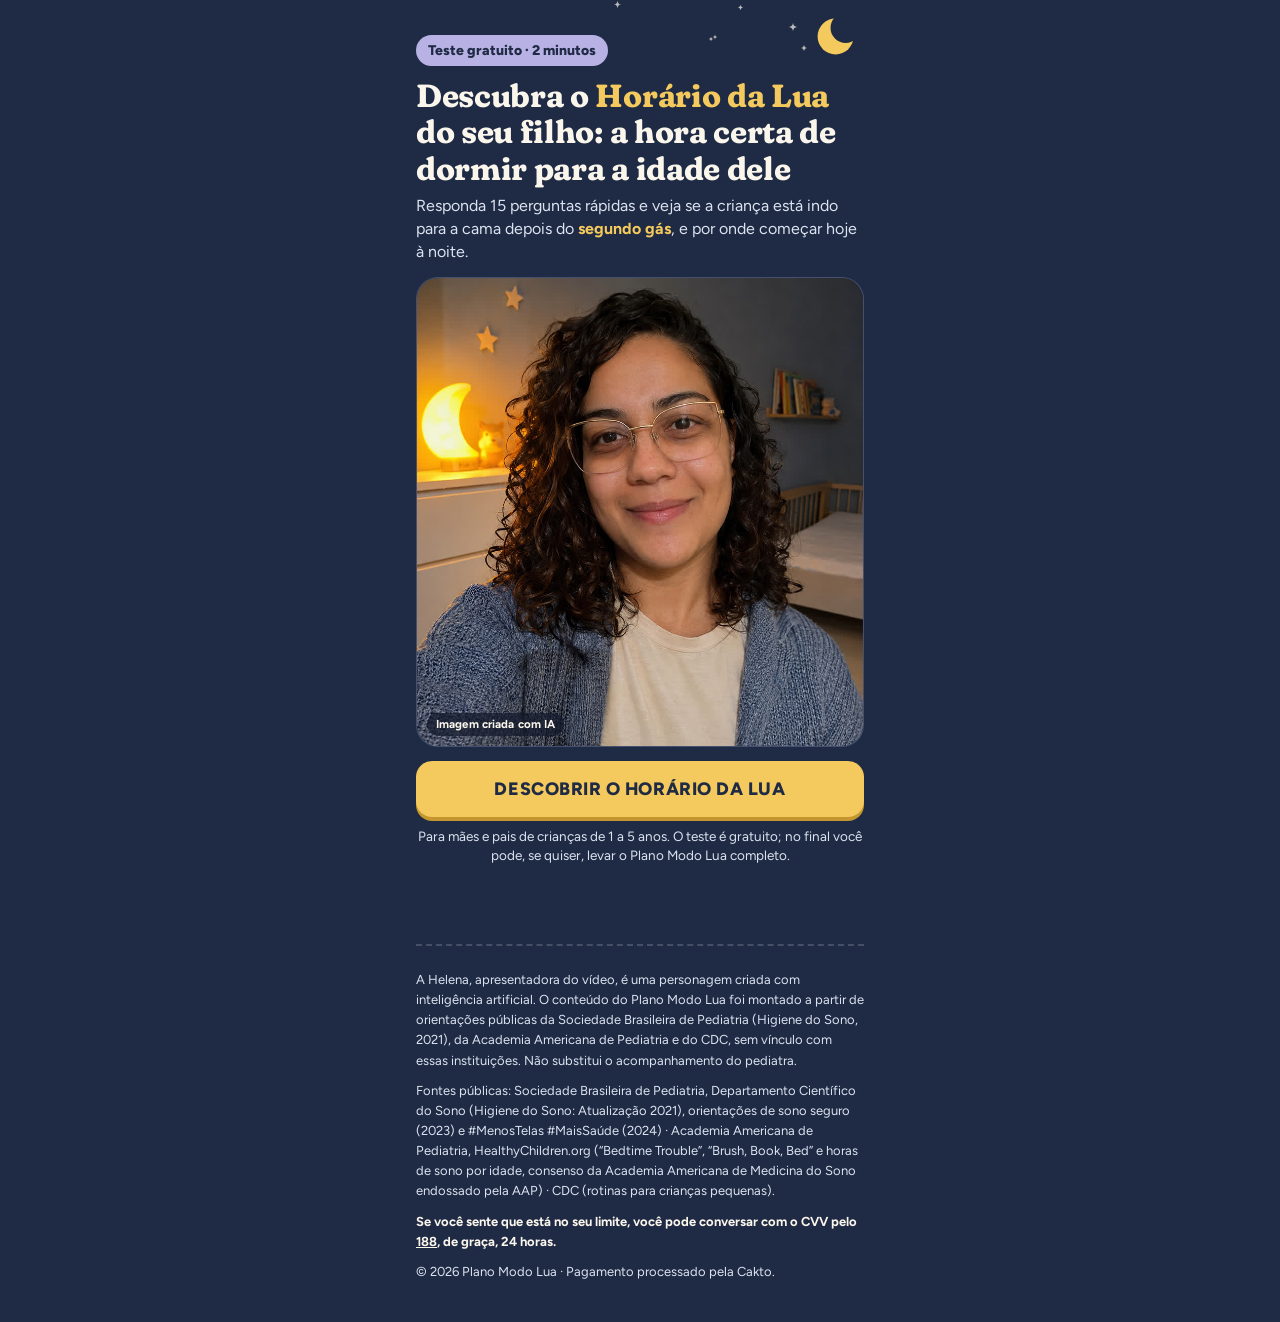
==== index.html @ 3e5f2c08 "Funil Plano Modo Lua Co-Authored-By: Claude Opus 5.5 <noreply@anthropic.com>" ====
<!doctype html>
<html lang="pt-BR" class="fundo-noite">
<head>
  <meta charset="utf-8">
  <meta name="viewport" content="width=device-width, initial-scale=1, viewport-fit=cover">
  <title>Horário da Lua · Teste gratuito</title>
  <meta name="description" content="Teste gratuito de 2 minutos: descubra a hora certa de dormir para a idade do seu filho e por onde começar hoje à noite.">
  <meta name="theme-color" content="#1F2A44">
  <meta property="og:title" content="Horário da Lua · Teste gratuito">
  <meta property="og:description" content="Descubra a hora certa de dormir para a idade do seu filho e por onde começar hoje à noite.">
  <meta property="og:type" content="website">
  <meta property="og:locale" content="pt_BR">
  <link rel="icon" href="data:image/svg+xml,%3Csvg xmlns='http://www.w3.org/2000/svg' viewBox='0 0 100 100'%3E%3Ctext y='.9em' font-size='90'%3E%F0%9F%8C%99%3C/text%3E%3C/svg%3E">

  <link rel="preconnect" href="https://fonts.googleapis.com">
  <link rel="preconnect" href="https://fonts.gstatic.com" crossorigin>
  <link rel="preload" as="image" href="img/capa.jpg" fetchpriority="high">
  <link rel="stylesheet" href="https://fonts.googleapis.com/css2?family=Fraunces:opsz,wght,SOFT@9..144,600..700,100&family=Figtree:wght@400..800&display=swap">
  <link rel="stylesheet" href="css/estilo.css">

  <!-- Quem recarrega no meio do quiz volta para a tela onde parou (sem piscar a capa) -->
  <style>.restaurando #tela-capa { visibility: hidden; }</style>
  <script>
    try {
      var s = JSON.parse(localStorage.getItem('modolua_quiz_v1') || 'null');
      if (s && s.tela > 0) {
        document.documentElement.className = 'restaurando';
        setTimeout(function () { document.documentElement.classList.remove('restaurando'); }, 3000);
      }
    } catch (e) {}
  </script>

  <!-- UTMify: UTMs -->
  <script src="https://cdn.utmify.com.br/scripts/utms/latest.js" data-utmify-prevent-xcod-sck data-utmify-prevent-subids async defer></script>

  <script src="config.js" defer></script>
  <script src="js/rastreio.js" defer></script>
  <script src="js/quiz.js" defer></script>
</head>
<body>
  <main class="pagina">

    <!-- ===================== ETAPA 1 · CAPA ===================== -->
    <section id="tela-capa" class="capa" aria-labelledby="capa-titulo">
      <div class="ceu" aria-hidden="true">
        <svg class="lua" style="right:4px;top:12px" width="46" height="46" viewBox="0 0 64 64"><defs><mask id="mk-lua-capa"><rect width="64" height="64" fill="#fff"/><circle cx="44" cy="22" r="21" fill="#000"/></mask></defs><circle cx="30" cy="34" r="25" fill="currentColor" mask="url(#mk-lua-capa)"/></svg>
        <svg class="estrela" style="right:66px;top:22px" width="10" height="10" viewBox="0 0 24 24"><path d="M12 2c.7 6.3 3.7 9.3 10 10-6.3.7-9.3 3.7-10 10-.7-6.3-3.7-9.3-10-10 6.3-.7 9.3-3.7 10-10z" fill="currentColor"/></svg>
        <svg class="estrela" style="right:120px;top:4px" width="7" height="7" viewBox="0 0 24 24"><path d="M12 2c.7 6.3 3.7 9.3 10 10-6.3.7-9.3 3.7-10 10-.7-6.3-3.7-9.3-10-10 6.3-.7 9.3-3.7 10-10z" fill="currentColor"/></svg>
        <svg class="estrela" style="left:66%;top:34px" width="6" height="6" viewBox="0 0 24 24"><path d="M12 2c.7 6.3 3.7 9.3 10 10-6.3.7-9.3 3.7-10 10-.7-6.3-3.7-9.3-10-10 6.3-.7 9.3-3.7 10-10z" fill="currentColor"/></svg>
        <svg class="estrela" style="right:56px;top:44px" width="8" height="8" viewBox="0 0 24 24"><path d="M12 2c.7 6.3 3.7 9.3 10 10-6.3.7-9.3 3.7-10 10-.7-6.3-3.7-9.3-10-10 6.3-.7 9.3-3.7 10-10z" fill="currentColor"/></svg>
        <svg class="estrela" style="left:44%;top:0" width="9" height="9" viewBox="0 0 24 24"><path d="M12 2c.7 6.3 3.7 9.3 10 10-6.3.7-9.3 3.7-10 10-.7-6.3-3.7-9.3-10-10 6.3-.7 9.3-3.7 10-10z" fill="currentColor"/></svg>
        <svg class="estrela" style="right:150px;top:36px" width="6" height="6" viewBox="0 0 24 24"><path d="M12 2c.7 6.3 3.7 9.3 10 10-6.3.7-9.3 3.7-10 10-.7-6.3-3.7-9.3-10-10 6.3-.7 9.3-3.7 10-10z" fill="currentColor"/></svg>
      </div>
      <span class="selo">Teste gratuito · 2 minutos</span>
      <h1 id="capa-titulo">Descubra o <span class="destaque">Horário da Lua</span> do seu filho: a hora certa de dormir para a idade dele</h1>
      <p class="subtitulo">Responda 15 perguntas rápidas e veja se a criança está indo para a cama depois do <strong>segundo gás</strong>, e por onde começar hoje à noite.</p>
      <div class="midia capa-midia">
        <img src="img/capa.jpg" alt="Helena, a apresentadora, num quarto infantil à meia-luz com um abajur de lua aceso" width="880" height="1100" fetchpriority="high" decoding="async" onerror="this.remove()">
        <span class="rotulo-ia">Imagem criada com IA</span>
      </div>
      <button id="btn-comecar" class="btn btn--pulso" type="button">DESCOBRIR O HORÁRIO DA LUA</button>
      <p class="nota">Para mães e pais de crianças de 1 a 5 anos. O teste é gratuito; no final você pode, se quiser, levar o Plano Modo Lua completo.</p>
    </section>

    <!-- ===================== PERGUNTAS (montadas pelo js/quiz.js) ===================== -->
    <section id="tela-quiz" class="quiz" hidden>
      <div class="quiz-topo">
        <button class="voltar" id="btn-voltar" type="button" aria-label="Voltar para a tela anterior">
          <svg viewBox="0 0 24 24" fill="none" stroke="currentColor" stroke-width="2.6" stroke-linecap="round" stroke-linejoin="round" aria-hidden="true"><path d="M15 5l-7 7 7 7"/></svg>
        </button>
        <div class="progresso" role="progressbar" aria-label="Progresso do teste" aria-valuemin="0" aria-valuemax="100" aria-valuenow="0">
          <span id="progresso-barra"></span>
        </div>
      </div>
      <div class="quiz-conteudo" id="quiz-conteudo"></div>
    </section>

    <!-- ===================== CARREGAMENTO ===================== -->
    <section id="tela-carregando" class="carregando" hidden aria-live="polite">
      <svg class="lua-carregando" viewBox="0 0 64 64" aria-hidden="true"><defs><mask id="mk-lua-carregando"><rect width="64" height="64" fill="#fff"/><circle cx="44" cy="22" r="21" fill="#000"/></mask></defs><circle cx="30" cy="34" r="25" fill="currentColor" mask="url(#mk-lua-carregando)"/></svg>
      <ul class="passos-carregando">
        <li><span class="ck"><svg viewBox="0 0 24 24" fill="none" stroke="currentColor" stroke-width="3.2" stroke-linecap="round" stroke-linejoin="round" aria-hidden="true"><path d="M5 12.5l4.5 4.5L19 7.5"/></svg></span><span>Calculando o horário pela idade...</span></li>
        <li><span class="ck"><svg viewBox="0 0 24 24" fill="none" stroke="currentColor" stroke-width="3.2" stroke-linecap="round" stroke-linejoin="round" aria-hidden="true"><path d="M5 12.5l4.5 4.5L19 7.5"/></svg></span><span>Conferindo o segundo gás...</span></li>
        <li><span class="ck"><svg viewBox="0 0 24 24" fill="none" stroke="currentColor" stroke-width="3.2" stroke-linecap="round" stroke-linejoin="round" aria-hidden="true"><path d="M5 12.5l4.5 4.5L19 7.5"/></svg></span><span>Montando o seu Plano Modo Lua...</span></li>
      </ul>
    </section>

    <!-- ===================== RESULTADO + MINI VSL + OFERTA ===================== -->
    <section id="tela-resultado" class="resultado" hidden>
      <h1 id="res-titulo" tabindex="-1">O seu Horário da Lua está pronto</h1>

      <div class="mapa" id="res-cartao">
        <svg class="estrelinha" style="right:16px;top:14px" width="12" height="12" viewBox="0 0 24 24" aria-hidden="true"><path d="M12 2c.7 6.3 3.7 9.3 10 10-6.3.7-9.3 3.7-10 10-.7-6.3-3.7-9.3-10-10 6.3-.7 9.3-3.7 10-10z" fill="currentColor"/></svg>
        <svg class="estrelinha" style="right:38px;top:34px" width="7" height="7" viewBox="0 0 24 24" aria-hidden="true"><path d="M12 2c.7 6.3 3.7 9.3 10 10-6.3.7-9.3 3.7-10 10-.7-6.3-3.7-9.3-10-10 6.3-.7 9.3-3.7 10-10z" fill="currentColor"/></svg>
        <h2>O que o seu resultado mostra</h2>
        <ul>
          <li><span class="ic" aria-hidden="true">🧒</span><span><strong>Idade:</strong> <span id="res-idade"></span></span></li>
          <li><span class="ic" aria-hidden="true">☀️</span><span>Acorda por volta das <strong id="res-acorda"></strong></span></li>
          <li><span class="ic" aria-hidden="true">🌙</span><span class="janela"><span>Horário da Lua</span><b>luz apagada entre <span id="res-janela-ini"></span> e <span id="res-janela-fim"></span></b></span></li>
          <li><span class="ic" aria-hidden="true">⏰</span><span><strong>Hoje:</strong> pega no sono por volta das <strong id="res-dorme"></strong>. <span id="res-diferenca"></span></span></li>
          <li><span class="ic" aria-hidden="true">📍</span><span><strong id="res-ponto-titulo">O seu ponto de partida:</strong><span class="pontos" id="res-pontos"></span></span></li>
        </ul>
        <p class="aviso-idade" id="res-aviso-idade" hidden></p>
        <div class="mapa-acoes">
          <button class="btn-salvar" id="btn-salvar" type="button">
            <svg viewBox="0 0 24 24" fill="none" stroke="currentColor" stroke-width="2.4" stroke-linecap="round" stroke-linejoin="round" aria-hidden="true"><path d="M12 4v11m0 0l-4.5-4.5M12 15l4.5-4.5M5 19h14"/></svg>
            Salvar meu resultado
          </button>
        </div>
        <p class="fonte-calculo">Estimativa feita com a tabela de horas de sono da Sociedade Brasileira de Pediatria. Não é avaliação médica.</p>
      </div>

      <p class="vsl-intro">Assista: a Helena explica o seu Horário da Lua</p>
      <div class="midia vsl" id="vsl" data-ph="Vídeo da Helena">
        <video id="vsl-video" playsinline webkit-playsinline muted loop preload="none" aria-label="Vídeo da Helena sobre o Horário da Lua e o Plano Modo Lua"></video>
        <span class="vsl-rotulo">Apresentadora criada com IA</span>
        <button class="vsl-toque" id="vsl-toque" type="button" aria-label="Pausar o vídeo" hidden>
          <span class="icone-play"><svg viewBox="0 0 24 24" fill="currentColor" aria-hidden="true"><path d="M7 4.5v15l13-7.5z"/></svg></span>
        </button>
        <button class="vsl-som" id="vsl-som" type="button"><span><span aria-hidden="true">🔊</span> Toque para ouvir</span></button>
        <div class="vsl-barra" id="vsl-barra" hidden><span id="vsl-progresso"></span></div>
        <p class="vsl-aviso" id="vsl-erro" hidden>O vídeo não carregou agora. A oferta já está logo abaixo.</p>
      </div>

      <div class="ler-oferta" id="ler-oferta">
        <button class="link-discreto" id="btn-ler-oferta" type="button">Prefere ler? Ver a oferta agora</button>
      </div>

      <!-- Oferta: abre aos 153 s de vídeo com som, 180 s depois do resultado ou pelo link acima -->
      <div id="oferta" hidden>
        <div class="caixa-preco" id="oferta-topo">
          <h2 class="so-leitor">Oferta</h2>
          <div class="valor"><small>R$</small>27</div>
          <p class="condicao">Pagamento único · Pix ou cartão</p>
          <a class="btn btn--pulso" data-checkout href="#"><span>QUERO MEU PLANO <span class="sem-quebra">MODO LUA</span></span></a>
          <p class="miudo">Acesso no seu e-mail logo após o pagamento · Garantia de 7 dias</p>
        </div>

        <div class="midia midia--quadrada midia--contain oferta-mockup" data-ph="img/mockup.png">
          <img src="img/mockup.png" alt="Plano Modo Lua no celular e o cartão do ritual colado na porta do quarto" width="1080" height="1080" loading="lazy" decoding="async" onerror="this.remove()">
        </div>
        <h2 class="oferta-titulo">Plano Modo Lua</h2>
        <p class="oferta-sub">O horário certo de dormir para a idade da criança, um ritual de 20 a 30 minutos e a saída do quarto em 4 degraus, para a hora de dormir ficar mais curta e mais calma, sem deixar chorar sozinha.</p>

        <section class="secao">
          <h2>O que você recebe</h2>
          <ul class="lista-check">
            <li><strong>Guia Modo Lua:</strong> entenda o segundo gás e os 3 passos (Hora, Luz e Pouso), num texto curto e simples.</li>
            <li><strong>Horário da Lua por idade:</strong> quadros prontos para 1 a 2, 2 a 3 e 3 a 5 anos, com 5 horários de acordar (de 6h a 8h): soneca, início do ritual e luz apagada. E a regra dos 15 minutos para adiantar aos poucos.</li>
            <li><strong>Ritual de 20 a 30 minutos</strong> para cada idade, com cartão para imprimir e colar na porta do quarto e uma versão para o celular.</li>
            <li><strong>Pouso em 4 degraus:</strong> 14 noites para você sair do quarto aos poucos, e o que fazer se ela protestar, sem deixar chorar sozinha.</li>
            <li><strong>Plano da Madrugada:</strong> a resposta curta e sempre igual, com pouca luz e pouca conversa, e como levar a criança de volta para a cama dela.</li>
            <li><strong>Checklist Antes do Pedido:</strong> água, xixi, naninha, luz, porta e “mais uma história” resolvidos antes de apagar a luz.</li>
            <li><strong>Diário da Lua de 14 noites:</strong> para imprimir ou usar no celular e ver, noite a noite, o que está mudando.</li>
            <li><strong>Sono seguro e quando procurar o pediatra:</strong> o básico do sono seguro no primeiro ano e os sinais de que vale conversar com o pediatra.</li>
          </ul>
        </section>

        <section class="secao">
          <h2>Como funciona: Modo Lua em 3 passos (Hora, Luz e Pouso)</h2>
          <div class="passos3">
            <div class="passo3"><h3>Hora da Lua</h3><p>Deitar antes do segundo gás: o horário pela idade, contando de trás para frente a partir da hora em que ela acorda. Se hoje é muito tarde, adiante 15 minutos a cada 2 ou 3 noites.</p></div>
            <div class="passo3"><h3>Luz da Lua</h3><p>1 hora antes, telas desligadas e casa em meia-luz. Depois, um ritual de 20 a 30 minutos, sempre na mesma ordem: banho, pijama, dentes, história e boa-noite.</p></div>
            <div class="passo3"><h3>Pouso da Lua</h3><p>Ela pega no sono na caminha dela, com você perto. E você vai saindo em 4 degraus: deitada junto, sentada ao lado, cadeira na porta, fora do quarto.</p></div>
          </div>
        </section>

        <section class="secao">
          <h2>Para quem é (e para quem não é)</h2>
          <div class="dupla">
            <div class="cartao cartao--sim"><h3>Para quem é</h3><p>Mães e pais de crianças de 1 a 5 anos em que a hora de dormir virou uma luta.</p></div>
            <div class="cartao cartao--nao"><h3>Para quem não é</h3>
              <ul>
                <li>Não é tratamento.</li>
                <li>Não é para bebê de menos de 1 ano.</li>
                <li>Não usa remédio, chá, melatonina nem suplemento.</li>
                <li>Não deixa a criança chorando sozinha.</li>
              </ul>
            </div>
          </div>
          <div class="cartao cartao--pediatra">
            <h3>Quando falar com o pediatra antes</h3>
            <ul>
              <li>Ronco com pausas na respiração.</li>
              <li>Respiração difícil ou pela boca toda noite.</li>
              <li>Sono muito agitado.</li>
              <li>Mudança brusca no sono.</li>
              <li>Criança que não ganha peso.</li>
              <li>Qualquer dúvida sobre o desenvolvimento.</li>
            </ul>
          </div>
        </section>

        <section class="secao">
          <h2>Por que é tão barato?</h2>
          <p>Porque é digital e porque toda mãe cansada merece isso sem pagar um curso caro.</p>
        </section>

        <div class="caixa-preco">
          <p><strong>Plano Modo Lua completo</strong></p>
          <div class="valor"><small>R$</small>27</div>
          <p class="condicao">Pagamento único · Pix ou cartão</p>
          <a class="btn" data-checkout href="#"><span>QUERO MEU PLANO <span class="sem-quebra">MODO LUA</span></span></a>
          <p class="miudo">Sem mensalidade e sem cobrança escondida: o valor do checkout é este + a taxa de serviço da plataforma.</p>
        </div>

        <div class="garantia">
          <div class="selo-7" aria-hidden="true"><b>7</b><span>DIAS</span></div>
          <p><strong>Garantia de 7 dias.</strong> Se não gostar, é só pedir o reembolso dentro desse prazo e você recebe o valor de volta.</p>
        </div>

        <section class="secao">
          <h2>Perguntas frequentes</h2>
          <div class="faq">
            <details>
              <summary>Como eu recebo?</summary>
              <p>Assim que o pagamento é aprovado, o acesso chega no e-mail que você usar na compra. Quem envia é a Cakto, a plataforma de pagamento. No cartão é na hora; no Pix, logo depois da confirmação. Dá para abrir tudo no celular.</p>
            </details>
            <details>
              <summary>Serve para qual idade?</summary>
              <p>Para crianças de 1 a 5 anos. Os quadros de horário vêm em 3 faixas: 1 a 2, 2 a 3 e 3 a 5 anos. Antes de 1 ano, o mais importante é o sono seguro e a conversa com o pediatra.</p>
            </details>
            <details>
              <summary>Precisa deixar chorar?</summary>
              <p>Não. O Modo Lua não deixa a criança chorando sozinha. Se ela protestar, você fica perto, com a mesma frase e a voz baixa, e vai saindo do quarto aos poucos.</p>
            </details>
            <details>
              <summary>E se ela mama de madrugada?</summary>
              <p>O plano funciona com ou sem peito. Tirar a mamada da noite é uma conversa com o pediatra.</p>
            </details>
            <details>
              <summary>Em quanto tempo funciona?</summary>
              <p>Cada criança tem o seu tempo. O plano te mostra o que fazer a cada noite, e o diário mostra o que está mudando.</p>
            </details>
            <details>
              <summary>É assinatura?</summary>
              <p data-faq-preco>Não. É um pagamento único de R$ 27, sem mensalidade.</p>
            </details>
            <details>
              <summary>E se eu não gostar?</summary>
              <p>Você tem 7 dias de garantia. Se não gostar, pede o reembolso dentro desse prazo e recebe o valor de volta.</p>
            </details>
          </div>
        </section>

        <div class="caixa-preco">
          <div class="valor"><small>R$</small>27</div>
          <p class="condicao">Pagamento único · Pix ou cartão</p>
          <a class="btn" data-checkout href="#"><span>QUERO MEU PLANO <span class="sem-quebra">MODO LUA</span></span></a>
        </div>
      </div>

      <p class="ler-oferta"><button class="link-discreto" id="btn-refazer" type="button">Refazer o teste</button></p>
    </section>

    <!-- ===================== RODAPÉ ===================== -->
    <footer class="rodape">
      <p>A Helena, apresentadora do vídeo, é uma personagem criada com inteligência artificial. O conteúdo do Plano Modo Lua foi montado a partir de orientações públicas da Sociedade Brasileira de Pediatria (Higiene do Sono, 2021), da Academia Americana de Pediatria e do CDC, sem vínculo com essas instituições. Não substitui o acompanhamento do pediatra.</p>
      <p>Fontes públicas: Sociedade Brasileira de Pediatria, Departamento Científico do Sono (Higiene do Sono: Atualização 2021), orientações de sono seguro (2023) e #MenosTelas #MaisSaúde (2024) · Academia Americana de Pediatria, HealthyChildren.org (“Bedtime Trouble”, “Brush, Book, Bed” e horas de sono por idade, consenso da Academia Americana de Medicina do Sono endossado pela AAP) · CDC (rotinas para crianças pequenas).</p>
      <p class="cvv">Se você sente que está no seu limite, você pode conversar com o CVV pelo <a href="tel:188">188</a>, de graça, 24 horas.</p>
      <p data-suporte-linha>Suporte: <a data-suporte-email href="#">e-mail de suporte</a></p>
      <p>© 2026 Plano Modo Lua · Pagamento processado pela Cakto.</p>
    </footer>
  </main>
</body>
</html>
---- css/estilo.css ----
/* Plano Modo Lua · estilos do funil (mobile first, 390 px)
   Identidade noturna do briefing: azul-noite, creme-lua, amarelo-lua, lavanda e azul-névoa.
   Títulos em Fraunces (eixo SOFT no máximo), texto em Figtree.
   Contraste: texto corrido sempre em azul-noite/#24283B sobre claro, ou creme sobre azul-noite.
   A lavanda nunca é usada para texto sobre o creme (só barra de progresso, selos e ícones). */
:root {
  --noite: #1F2A44;
  --noite-2: #2B3858;         /* cartões sobre o azul-noite */
  --noite-sombra: #121A2C;
  --creme: #FBF6EC;
  --creme-2: #F4EDDF;
  --lua: #F4C95D;             /* botões: texto azul-noite a ~9:1 */
  --lua-sombra: #C4962F;
  --lua-claro: #FCEFC9;
  --lavanda: #B8B1E3;
  --lavanda-claro: #E9E6F7;
  --nevoa: #DCE3F0;
  --nevoa-borda: #C4CEE2;
  --texto: #24283B;
  --texto-suave: #4E5470;     /* ~6,9:1 sobre o creme */
  --texto-noite: #DCE3F0;     /* texto secundário sobre o azul-noite (~10:1) */
  --branco: #FFFFFF;
  --borda: #E5DDCC;
  --raio: 18px;
  --sombra: 0 1px 0 rgba(31, 42, 68, .05), 0 8px 24px rgba(31, 42, 68, .08);
  --titulo: 'Fraunces', Georgia, 'Times New Roman', serif;
  --texto-fonte: 'Figtree', system-ui, -apple-system, 'Segoe UI', Roboto, sans-serif;
}

*, *::before, *::after { box-sizing: border-box; }
html { -webkit-text-size-adjust: 100%; background: var(--creme); }
html.fundo-noite { background: var(--noite); }
body {
  margin: 0;
  background: var(--creme);
  color: var(--texto);
  font-family: var(--texto-fonte);
  font-size: 17px;
  line-height: 1.5;
  -webkit-font-smoothing: antialiased;
  transition: background-color .35s ease;
}
html.fundo-noite body { background: var(--noite); color: var(--creme); }
img, video { display: block; max-width: 100%; }
[hidden] { display: none !important; }
a { color: var(--noite); }
button { font: inherit; }
:focus-visible { outline: 3px solid var(--noite); outline-offset: 3px; border-radius: 6px; }
html.fundo-noite :focus-visible { outline-color: var(--lua); }

h1, h2, h3 {
  font-family: var(--titulo);
  font-variation-settings: "SOFT" 100;
  color: var(--noite);
  line-height: 1.14;
  margin: 0;
  letter-spacing: -.01em;
}
h1 { font-weight: 700; font-size: 28px; }
h2 { font-weight: 700; font-size: 25px; }
h3 { font-weight: 600; font-size: 20px; }
p { margin: 0; }

.pagina { max-width: 480px; margin: 0 auto; padding: 0 16px; }

.sem-quebra { white-space: nowrap; }
.so-leitor {
  position: absolute; width: 1px; height: 1px; overflow: hidden;
  clip: rect(0 0 0 0); white-space: nowrap;
}

/* ---------- Selo ---------- */
.selo {
  display: inline-flex; align-items: center; gap: 6px;
  background: var(--lavanda);
  color: var(--noite);
  font-weight: 800; font-size: 14px;
  padding: 5px 12px;
  border-radius: 999px;
}

/* ---------- Botões ---------- */
.btn {
  display: flex; align-items: center; justify-content: center;
  width: 100%;
  min-height: 56px;
  padding: 12px 18px;
  border: 0;
  border-radius: 16px;
  background: var(--lua);
  color: var(--noite);
  font-family: var(--texto-fonte);
  font-weight: 800;
  font-size: 18px;
  line-height: 1.15;
  letter-spacing: .03em;
  text-align: center;
  text-decoration: none;
  cursor: pointer;
  box-shadow: 0 4px 0 var(--lua-sombra);
  transition: transform .08s ease, box-shadow .08s ease, filter .15s ease;
  -webkit-tap-highlight-color: transparent;
}
.btn:hover { filter: brightness(1.04); }
.btn:active { transform: translateY(3px); box-shadow: 0 1px 0 var(--lua-sombra); }
.btn[disabled] {
  background: #D9D4C8; color: #4E5470; box-shadow: none; cursor: not-allowed; filter: none;
}
.btn--pulso { animation: pulso 2.4s ease-in-out infinite; }
@keyframes pulso {
  0%, 100% { transform: scale(1); }
  50% { transform: scale(1.025); }
}
.btn--secundario {
  background: transparent; color: var(--noite);
  border: 2px solid var(--noite); box-shadow: none;
}
.btn--secundario:active { transform: translateY(1px); box-shadow: none; }

.link-discreto {
  display: inline-flex; align-items: center; justify-content: center;
  min-height: 48px; padding: 8px 12px;
  background: none; border: 0;
  color: var(--texto-suave);
  font-size: 15px; font-weight: 700;
  text-decoration: underline; text-underline-offset: 3px;
  cursor: pointer;
}

/* ---------- Mídia com placeholder (some quando a imagem carrega) ---------- */
.midia {
  position: relative;
  overflow: hidden;
  border-radius: 22px;
  background: var(--noite-2);
}
.midia::after {
  content: attr(data-ph);
  position: absolute; left: 0; right: 0; bottom: 12px;
  text-align: center;
  font-size: 12px; font-weight: 700;
  color: rgba(251, 246, 236, .55);
}
.midia > img, .midia > video {
  position: absolute; inset: 0;
  width: 100%; height: 100%;
  object-fit: cover;
  z-index: 1;
}
.midia--contain > img { object-fit: contain; }
.midia--quadrada { aspect-ratio: 1 / 1; background: transparent; }
.midia--quadrada::after { color: rgba(31, 42, 68, .4); }
.rotulo-ia {
  position: absolute; left: 10px; bottom: 10px; z-index: 2;
  padding: 3px 9px;
  border-radius: 999px;
  background: rgba(18, 26, 44, .72);
  color: var(--creme);
  font-size: 11.5px; font-weight: 700; letter-spacing: .01em;
}

/* ---------- Céu (estrelas e lua) ---------- */
.ceu { position: absolute; inset: 0 0 auto; height: 260px; pointer-events: none; z-index: 0; }
.ceu svg { position: absolute; display: block; }
.ceu .estrela { color: rgba(251, 246, 236, .7); }
.ceu .lua { color: var(--lua); }

/* ---------- Etapa 1: capa (precisa caber inteira em 390×844) ---------- */
.capa {
  position: relative;
  display: flex;
  flex-direction: column;
  justify-content: center;
  min-height: 100vh;
  min-height: 100svh;
  padding: 14px 0;
  color: var(--creme);
}
.capa > :not(.ceu) { position: relative; z-index: 1; }
.capa .selo { align-self: flex-start; }
.capa h1 { margin-top: 12px; font-size: 27px; color: var(--creme); }
.capa h1 .destaque { color: var(--lua); }
.capa .subtitulo { margin-top: 8px; font-size: 16px; line-height: 1.42; color: var(--texto-noite); }
.capa .subtitulo strong { color: var(--lua); }
.capa-midia {
  flex: 1 1 0;
  min-height: 150px;
  max-height: 470px;
  margin: 14px 0;
  border: 1px solid rgba(220, 227, 240, .14);
}
.capa-midia > img { object-position: 50% 30%; }
.capa .nota {
  margin-top: 10px;
  font-size: 13.5px; line-height: 1.4;
  color: var(--texto-noite);
  text-align: center;
}

/* ---------- Quiz ---------- */
.quiz { min-height: 100vh; min-height: 100svh; display: flex; flex-direction: column; }
.quiz-topo {
  position: sticky; top: 0; z-index: 5;
  display: flex; align-items: center; gap: 12px;
  padding: 10px 0;
  background: var(--creme);
}
.voltar {
  flex: 0 0 auto;
  display: inline-flex; align-items: center; justify-content: center;
  width: 48px; height: 48px;
  border-radius: 50%;
  border: 2px solid var(--borda);
  background: var(--branco);
  color: var(--noite);
  cursor: pointer;
}
.voltar svg { width: 22px; height: 22px; }
.progresso {
  flex: 1 1 auto;
  height: 10px;
  border-radius: 999px;
  background: rgba(31, 42, 68, .1);
  overflow: hidden;
}
.progresso > span {
  display: block; height: 100%; width: 0;
  border-radius: inherit;
  background: var(--lavanda);
  box-shadow: inset 0 0 0 1px rgba(31, 42, 68, .08);
  transition: width .35s ease;
}
.quiz-conteudo { flex: 1 1 auto; display: flex; flex-direction: column; padding: 8px 0 24px; }
.q-titulo { font-size: 25px; margin-top: 6px; }
.q-titulo:focus { outline: none; }
.q-dica { margin-top: 6px; color: var(--texto-suave); font-size: 15px; font-weight: 600; }

.opcoes { display: grid; gap: 10px; margin-top: 18px; }
.opcao {
  display: flex; align-items: center; justify-content: space-between; gap: 12px;
  width: 100%;
  min-height: 56px;
  padding: 12px 16px;
  text-align: left;
  background: var(--nevoa);
  color: var(--noite);
  border: 2px solid var(--nevoa);
  border-radius: 16px;
  font-size: 17px; font-weight: 700; line-height: 1.3;
  cursor: pointer;
  transition: border-color .12s ease, background .12s ease, color .12s ease, transform .08s ease;
  -webkit-tap-highlight-color: transparent;
}
.opcao:hover { border-color: var(--nevoa-borda); }
.opcao:active { transform: scale(.985); }
.opcao .marca {
  flex: 0 0 auto;
  width: 24px; height: 24px;
  border-radius: 50%;
  border: 2px solid #9AA6C0;
  background: var(--branco);
  display: inline-flex; align-items: center; justify-content: center;
  color: var(--noite);
}
.opcao--check .marca { border-radius: 7px; }
.opcao .marca svg { width: 15px; height: 15px; opacity: 0; }
.opcao.selecionada { border-color: var(--noite); background: var(--noite); color: var(--creme); }
.opcao.selecionada .marca { background: var(--lua); border-color: var(--lua); }
.opcao.selecionada .marca svg { opacity: 1; }

.rodape-fixo {
  position: sticky; bottom: 0;
  margin-top: auto;
  padding: 16px 0 calc(12px + env(safe-area-inset-bottom));
  background: linear-gradient(180deg, rgba(251, 246, 236, 0) 0, var(--creme) 18px);
}

/* Reforços */
.reforco { display: flex; flex-direction: column; gap: 16px; margin-top: 8px; }
.reforco p { font-size: 18px; }
.fonte { font-size: 14px !important; color: var(--texto-suave); font-weight: 600; }
.relogio { display: block; width: 168px; height: 168px; margin: 4px auto 0; }

.cartao-lua {
  position: relative;
  overflow: hidden;
  background: var(--noite);
  color: var(--creme);
  border-radius: 20px;
  padding: 18px 18px 16px;
  box-shadow: 0 12px 26px rgba(31, 42, 68, .22);
}
.cartao-lua .cl-topo { font-family: var(--titulo); font-variation-settings: "SOFT" 100; font-weight: 700; font-size: 19px; color: var(--lua); line-height: 1.25; padding-right: 30px; }
.cartao-lua ul { list-style: none; margin: 12px 0 0; padding: 0; display: grid; gap: 8px; }
.cartao-lua li { display: flex; justify-content: space-between; gap: 12px; font-size: 16px; border-top: 1px solid rgba(220, 227, 240, .16); padding-top: 8px; }
.cartao-lua li b { color: var(--lua); font-weight: 800; white-space: nowrap; }
.cartao-lua .estrelinha { position: absolute; color: rgba(251, 246, 236, .55); }

/* Aviso para menos de 1 ano */
.aviso-bebe {
  margin-top: 14px; padding: 16px;
  background: var(--lavanda-claro);
  border-radius: 16px;
  font-size: 16.5px;
}
.aviso-bebe p + p { margin-top: 10px; }
.acoes-bebe { display: grid; gap: 10px; margin-top: 20px; }

/* Nome */
.campo {
  width: 100%;
  min-height: 56px;
  margin-top: 18px;
  padding: 12px 16px;
  border: 2px solid var(--nevoa-borda);
  border-radius: 16px;
  background: var(--branco);
  color: var(--noite);
  font: 700 19px var(--texto-fonte);
}
.campo:focus { outline: none; border-color: var(--noite); box-shadow: 0 0 0 4px rgba(184, 177, 227, .55); }
.campo::placeholder { color: #7A8096; font-weight: 600; }
.privacidade { margin-top: 10px; font-size: 14px; color: var(--texto-suave); }
.acoes-nome { display: grid; gap: 4px; margin-top: 20px; justify-items: center; }

/* ---------- Carregamento (fundo azul-noite) ---------- */
.carregando {
  min-height: 100vh; min-height: 100svh;
  display: flex; flex-direction: column; justify-content: center; align-items: center;
  gap: 28px; padding: 24px 0;
  text-align: center;
  color: var(--creme);
}
.lua-carregando { width: 84px; height: 84px; color: var(--lua); animation: balanco 2.6s ease-in-out infinite; }
@keyframes balanco { 0%, 100% { transform: rotate(-8deg); } 50% { transform: rotate(8deg); } }
.passos-carregando { list-style: none; margin: 0; padding: 0; display: grid; gap: 14px; text-align: left; width: 100%; max-width: 340px; }
.passos-carregando li {
  display: flex; align-items: center; gap: 12px;
  font-size: 17px; font-weight: 700;
  color: rgba(220, 227, 240, .55);
  transition: color .3s ease;
}
.passos-carregando li.ativo, .passos-carregando li.feito { color: var(--creme); }
.passos-carregando .ck {
  flex: 0 0 auto;
  width: 28px; height: 28px; border-radius: 50%;
  border: 2px solid rgba(220, 227, 240, .35);
  display: inline-flex; align-items: center; justify-content: center;
  color: var(--noite);
  transition: background .3s ease, border-color .3s ease;
}
.passos-carregando .ck svg { width: 16px; height: 16px; opacity: 0; transition: opacity .3s ease; }
.passos-carregando li.ativo .ck { border-color: var(--lavanda); box-shadow: 0 0 0 4px rgba(184, 177, 227, .25); }
.passos-carregando li.feito .ck { background: var(--lua); border-color: var(--lua); }
.passos-carregando li.feito .ck svg { opacity: 1; }

/* ---------- Resultado ---------- */
.resultado { padding: 20px 0 8px; }
.resultado h1 { font-size: 27px; }
.resultado h1:focus { outline: none; }
.mapa {
  position: relative;
  overflow: hidden;
  margin-top: 16px;
  background: var(--noite);
  color: var(--creme);
  border-radius: var(--raio);
  padding: 18px 16px 16px;
  box-shadow: 0 12px 28px rgba(31, 42, 68, .2);
}
.mapa .estrelinha { position: absolute; color: rgba(251, 246, 236, .5); }
.mapa h2 { font-size: 19px; color: var(--creme); padding-right: 40px; }
.mapa ul { list-style: none; margin: 12px 0 0; padding: 0; display: grid; gap: 11px; }
.mapa li { display: flex; gap: 10px; font-size: 15.5px; line-height: 1.42; }
.mapa li .ic { flex: 0 0 auto; width: 24px; text-align: center; font-size: 18px; line-height: 1.3; }
.mapa strong { color: var(--creme); }
.mapa .janela {
  display: block;
  margin: 2px 0 0;
  padding: 10px 12px;
  border-radius: 12px;
  background: var(--noite-2);
  color: var(--creme);
}
.mapa .janela b { display: block; margin-top: 2px; font-family: var(--titulo); font-variation-settings: "SOFT" 100; font-weight: 700; font-size: 23px; line-height: 1.15; color: var(--lua); }
.mapa .pontos { display: grid; gap: 6px; margin-top: 6px; }
.mapa .pontos span { display: block; padding: 8px 10px; border-radius: 10px; background: rgba(184, 177, 227, .16); font-size: 14.5px; }
.mapa .pontos b { color: var(--lua); }
.aviso-idade {
  margin-top: 12px; padding: 10px 12px;
  background: var(--lua-claro); color: var(--noite); border-radius: 12px;
  font-size: 14.5px;
}
.mapa-acoes { display: flex; justify-content: center; margin-top: 12px; }
.btn-salvar {
  display: inline-flex; align-items: center; gap: 8px;
  min-height: 44px; padding: 8px 16px;
  border-radius: 999px;
  border: 1.5px solid rgba(244, 201, 93, .7);
  background: transparent; color: var(--lua);
  font-weight: 800; font-size: 15px;
  cursor: pointer;
}
.btn-salvar svg { width: 18px; height: 18px; }
.fonte-calculo { margin-top: 10px; font-size: 13px; line-height: 1.4; color: var(--texto-noite); text-align: center; }

/* Janela "Salvar meu resultado" */
.modal {
  position: fixed; inset: 0; z-index: 50;
  display: flex; align-items: center; justify-content: center;
  padding: 16px;
  background: rgba(18, 26, 44, .82);
}
.modal-caixa {
  width: 100%; max-width: 420px; max-height: 100%;
  overflow: auto;
  background: var(--creme);
  border-radius: 20px;
  padding: 16px;
  text-align: center;
}
.modal-caixa img { width: 100%; height: auto; border-radius: 14px; box-shadow: var(--sombra); }
.modal-caixa p { margin-top: 10px; font-size: 14.5px; color: var(--texto-suave); }
.modal-caixa .btn { margin-top: 12px; }

.vsl-intro { margin: 24px 0 10px; text-align: center; font-weight: 700; font-size: 16px; }
.vsl {
  width: 100%;
  max-width: 300px;
  margin: 0 auto;
  aspect-ratio: 9 / 16;
  box-shadow: 0 12px 30px rgba(31, 42, 68, .25);
}
.vsl > video { background: transparent; }
.vsl-som {
  position: absolute; inset: 0; z-index: 3;
  display: flex; align-items: center; justify-content: center;
  padding: 0; border: 0;
  background: rgba(18, 26, 44, .30);
  cursor: pointer;
  -webkit-tap-highlight-color: transparent;
}
.vsl-som span {
  display: inline-flex; align-items: center; gap: 8px;
  min-height: 56px;
  padding: 12px 20px;
  border-radius: 999px;
  background: var(--lua);
  color: var(--noite);
  font-family: var(--texto-fonte); font-weight: 800; font-size: 19px;
  box-shadow: 0 6px 18px rgba(0, 0, 0, .3);
  animation: pulso 1.8s ease-in-out infinite;
}
.vsl-toque {
  position: absolute; inset: 0 0 8px; z-index: 2;
  display: flex; align-items: center; justify-content: center;
  background: transparent; border: 0; padding: 0;
  cursor: pointer;
  -webkit-tap-highlight-color: transparent;
}
.vsl-toque .icone-play {
  width: 76px; height: 76px; border-radius: 50%;
  display: flex; align-items: center; justify-content: center;
  background: rgba(18, 26, 44, .6); color: var(--creme);
  opacity: 0; transition: opacity .2s ease;
}
.vsl-toque.pausado .icone-play { opacity: 1; }
.vsl-toque .icone-play svg { width: 34px; height: 34px; margin-left: 4px; }
.vsl-barra {
  position: absolute; left: 0; right: 0; bottom: 0; z-index: 4;
  height: 6px;
  background: rgba(255, 255, 255, .3);
  pointer-events: none;
}
.vsl-barra > span { display: block; height: 100%; width: 0; background: var(--lua); }
.vsl-rotulo {
  position: absolute; top: 10px; left: 10px; z-index: 4;
  padding: 3px 9px; border-radius: 999px;
  background: rgba(18, 26, 44, .7); color: var(--creme);
  font-size: 11px; font-weight: 700;
  pointer-events: none;
}
.vsl-aviso {
  position: absolute; left: 12px; right: 12px; bottom: 18px; z-index: 4;
  padding: 10px 12px; border-radius: 12px;
  background: rgba(251, 246, 236, .94); color: var(--noite);
  font-size: 14px; font-weight: 700; text-align: center;
}
.ler-oferta { text-align: center; margin-top: 6px; }

/* ---------- Oferta ---------- */
.oferta-abre { animation: surgir .45s ease both; }
@keyframes surgir { from { opacity: 0; transform: translateY(10px); } to { opacity: 1; transform: none; } }

.caixa-preco {
  margin-top: 18px;
  background: var(--branco);
  border: 2px solid var(--borda);
  border-radius: var(--raio);
  padding: 18px 16px;
  text-align: center;
  box-shadow: var(--sombra);
}
.caixa-preco .valor {
  font-family: var(--titulo); font-variation-settings: "SOFT" 100; font-weight: 700;
  font-size: 48px; line-height: 1;
  color: var(--noite);
}
.caixa-preco .valor small { font-size: 22px; vertical-align: 16px; margin-right: 3px; }
.caixa-preco .condicao { margin-top: 6px; font-weight: 800; color: var(--noite); }
.caixa-preco .btn { margin-top: 14px; padding: 12px 10px; font-size: 17px; letter-spacing: .01em; }
.caixa-preco .miudo { margin-top: 10px; font-size: 14px; color: var(--texto-suave); }

.secao { margin-top: 34px; }
.secao > h2 { font-size: 24px; }
.secao > p { margin-top: 10px; }

.oferta-mockup { margin-top: 26px; }
.oferta-titulo { margin-top: 16px; text-align: center; }
.oferta-sub { margin-top: 8px; text-align: center; color: var(--texto); }

.lista-check { list-style: none; margin: 14px 0 0; padding: 0; display: grid; gap: 12px; }
.lista-check li {
  position: relative;
  padding: 14px 14px 14px 50px;
  background: var(--branco);
  border: 2px solid var(--borda);
  border-radius: 16px;
  font-size: 16px; line-height: 1.42;
}
.lista-check li::before {
  content: "";
  position: absolute; left: 14px; top: 15px;
  width: 24px; height: 24px; border-radius: 50%;
  background: var(--noite) url("data:image/svg+xml,%3Csvg xmlns='http://www.w3.org/2000/svg' viewBox='0 0 24 24' fill='none' stroke='%23F4C95D' stroke-width='3.2' stroke-linecap='round' stroke-linejoin='round'%3E%3Cpath d='M5 12.5l4.5 4.5L19 7.5'/%3E%3C/svg%3E") center / 15px no-repeat;
}
.lista-check strong { color: var(--noite); }

.passos3 { display: grid; gap: 12px; margin-top: 14px; counter-reset: passo; }
.passo3 {
  position: relative;
  padding: 16px 16px 16px 66px;
  background: var(--nevoa);
  border-radius: 16px;
}
.passo3::before {
  counter-increment: passo;
  content: counter(passo);
  position: absolute; left: 14px; top: 14px;
  width: 38px; height: 38px; border-radius: 50%;
  display: flex; align-items: center; justify-content: center;
  background: var(--noite); color: var(--lua);
  font-family: var(--titulo); font-weight: 700; font-size: 20px;
}
.passo3 h3 { font-size: 19px; color: var(--noite); }
.passo3 p { margin-top: 4px; font-size: 15.5px; }

.dupla { display: grid; gap: 12px; margin-top: 14px; }
.cartao {
  padding: 16px;
  border-radius: 16px;
  background: var(--branco);
  border: 2px solid var(--borda);
}
.cartao h3 { font-size: 19px; }
.cartao p { margin-top: 6px; font-size: 15.5px; }
.cartao ul { margin: 8px 0 0; padding-left: 20px; font-size: 15.5px; display: grid; gap: 4px; }
.cartao--sim { border-color: var(--nevoa-borda); background: #F1F4FA; }
.cartao--nao { border-color: #E2D7BE; background: var(--creme-2); }
.cartao--pediatra { margin-top: 14px; border-color: var(--lavanda); background: var(--lavanda-claro); }

.garantia {
  display: flex; gap: 14px; align-items: flex-start;
  margin-top: 16px; padding: 16px;
  border-radius: 16px;
  background: var(--nevoa);
}
.garantia .selo-7 {
  flex: 0 0 auto;
  width: 62px; height: 62px; border-radius: 50%;
  display: flex; flex-direction: column; align-items: center; justify-content: center;
  background: var(--noite); color: var(--lua);
  font-family: var(--texto-fonte); font-weight: 800; line-height: 1;
}
.garantia .selo-7 b { font-size: 26px; }
.garantia .selo-7 span { font-size: 11px; letter-spacing: .04em; }
.garantia p { font-size: 15.5px; }

.faq { margin-top: 14px; display: grid; gap: 10px; }
.faq details {
  background: var(--branco);
  border: 2px solid var(--borda);
  border-radius: 16px;
  overflow: hidden;
}
.faq summary {
  list-style: none;
  display: flex; align-items: center; justify-content: space-between; gap: 12px;
  min-height: 56px;
  padding: 12px 16px;
  font-weight: 800; font-size: 16.5px;
  cursor: pointer;
}
.faq summary::-webkit-details-marker { display: none; }
.faq summary::after {
  content: "+";
  flex: 0 0 auto;
  font-family: var(--titulo); font-size: 26px; line-height: 1;
  color: var(--noite);
}
.faq details[open] summary::after { content: "–"; }
.faq details p { padding: 0 16px 16px; font-size: 15.5px; }

/* ---------- Upsell / downsell / obrigado ---------- */
.topo-ok {
  display: flex; align-items: center; justify-content: center; gap: 8px;
  margin: 0 -16px;
  padding: 10px 16px;
  background: var(--noite); color: var(--creme);
  font-weight: 800; font-size: 15px; text-align: center;
}
.topo-ok svg { width: 18px; height: 18px; color: var(--lua); flex: 0 0 auto; }
.upsell { padding: 20px 0 8px; }
.upsell .etapa-up { text-align: center; font-weight: 800; font-size: 14px; letter-spacing: .06em; text-transform: uppercase; color: var(--texto-suave); }
.upsell h1 { margin-top: 6px; font-size: 30px; text-align: center; }
.upsell .lead { margin-top: 10px; text-align: center; font-size: 16.5px; }
.upsell .midia { margin-top: 18px; }
.up-video { margin: 18px auto 0; max-width: 300px; aspect-ratio: 9 / 16; }
.up-video > video { position: absolute; inset: 0; width: 100%; height: 100%; object-fit: cover; z-index: 1; background: var(--noite); }
.produto-nome { margin-top: 18px; text-align: center; font-size: 26px; }
.produto-desc { margin-top: 8px; text-align: center; }
.preco-up { margin-top: 20px; text-align: center; }
.preco-up .de { color: var(--texto-suave); font-weight: 700; font-size: 16px; }
.preco-up .de s { text-decoration-thickness: 2px; }
.preco-up .valor { font-family: var(--titulo); font-variation-settings: "SOFT" 100; font-weight: 700; font-size: 46px; line-height: 1.05; color: var(--noite); }
.preco-up .valor small { font-size: 22px; vertical-align: 15px; margin-right: 3px; }
.preco-up .condicao { font-weight: 800; color: var(--noite); font-size: 15.5px; }

.cakto-area { margin-top: 18px; min-height: 130px; }
.cakto-area cakto-upsell-buttons { display: block; font-family: var(--texto-fonte); font-size: 18px; }
/* Os botões da Cakto ficam num shadow DOM, mas expõem part="button": dá para padronizar por fora */
.cakto-area cakto-upsell-accept, .cakto-area cakto-upsell-reject { display: block; text-align: center; }
cakto-upsell-accept::part(button) {
  display: block;
  width: 100%;
  min-height: 56px;
  padding: 12px 18px;
  border: 0;
  border-radius: 16px;
  background: var(--lua);
  color: var(--noite);
  font-family: var(--texto-fonte);
  font-weight: 800;
  font-size: 18px;
  line-height: 1.15;
  letter-spacing: .02em;
  box-shadow: 0 4px 0 var(--lua-sombra);
  cursor: pointer;
}
cakto-upsell-accept::part(button):active { transform: translateY(3px); box-shadow: 0 1px 0 var(--lua-sombra); }
cakto-upsell-reject::part(button) {
  display: block;
  width: 100%;
  min-height: 48px;
  margin-top: 10px;
  padding: 8px 12px;
  border: 0;
  background: transparent;
  color: var(--texto-suave);
  font-family: var(--texto-fonte);
  font-weight: 700;
  font-size: 15px;
  text-decoration: underline;
  text-underline-offset: 3px;
  cursor: pointer;
}
.nota-up { margin-top: 14px; font-size: 14px; color: var(--texto-suave); text-align: center; }

.obrigado { padding: 28px 0 8px; text-align: center; }
.obrigado .icone-ok {
  width: 76px; height: 76px; margin: 0 auto 14px; border-radius: 50%;
  display: flex; align-items: center; justify-content: center;
  background: var(--noite); color: var(--lua);
}
.obrigado .icone-ok svg { width: 40px; height: 40px; }
.obrigado .lead { margin-top: 12px; font-size: 18px; }
.passos-obrigado { list-style: none; margin: 22px 0 0; padding: 0; display: grid; gap: 12px; text-align: left; }
.passos-obrigado li {
  display: flex; gap: 12px; align-items: flex-start;
  padding: 14px; border-radius: 16px;
  background: var(--branco); border: 2px solid var(--borda);
  font-size: 16px;
}
.passos-obrigado .n {
  flex: 0 0 auto;
  width: 32px; height: 32px; border-radius: 50%;
  display: flex; align-items: center; justify-content: center;
  background: var(--noite); color: var(--lua); font-weight: 800;
}
.obrigado .btn { margin-top: 22px; }

/* ---------- Rodapé ---------- */
.rodape {
  margin-top: 44px;
  padding: 24px 0 40px;
  border-top: 2px dashed var(--borda);
  font-size: 13px;
  line-height: 1.55;
  color: var(--texto-suave);
}
.rodape p + p { margin-top: 10px; }
.rodape a { color: var(--noite); font-weight: 700; }
.rodape .cvv { color: var(--noite); font-weight: 700; }
html.fundo-noite .rodape { border-top-color: rgba(220, 227, 240, .2); color: var(--texto-noite); }
html.fundo-noite .rodape a, html.fundo-noite .rodape .cvv { color: var(--creme); }

@media (min-width: 560px) {
  .capa h1 { font-size: 32px; }
}

@media (prefers-reduced-motion: reduce) {
  *, *::before, *::after { animation: none !important; transition: none !important; scroll-behavior: auto !important; }
}
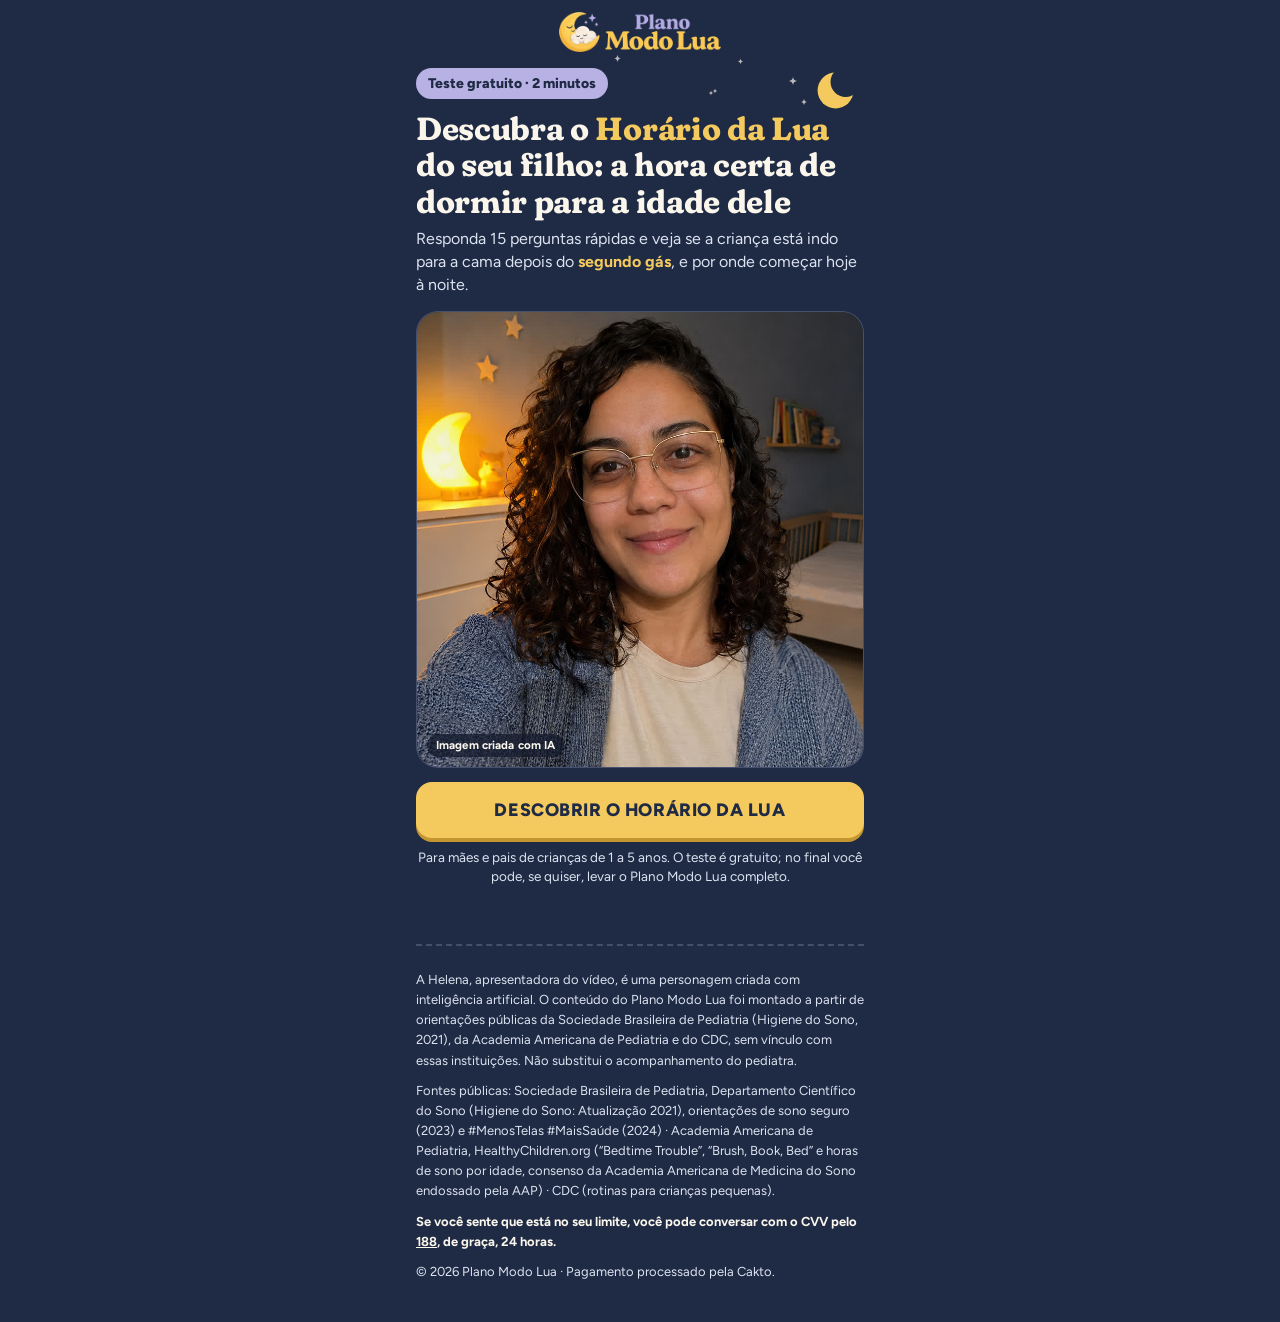
==== commit 3932b290: "Logo do produto no topo do quiz (capa, perguntas, carregamento e resultado) - Logo horizontal (img/l" ====
--- a/index.html
+++ b/index.html
@@ -10,7 +10,8 @@
   <meta property="og:description" content="Descubra a hora certa de dormir para a idade do seu filho e por onde começar hoje à noite.">
   <meta property="og:type" content="website">
   <meta property="og:locale" content="pt_BR">
-  <link rel="icon" href="data:image/svg+xml,%3Csvg xmlns='http://www.w3.org/2000/svg' viewBox='0 0 100 100'%3E%3Ctext y='.9em' font-size='90'%3E%F0%9F%8C%99%3C/text%3E%3C/svg%3E">
+  <link rel="icon" type="image/png" href="img/icone.png">
+  <link rel="apple-touch-icon" href="img/icone.png">
 
   <link rel="preconnect" href="https://fonts.googleapis.com">
   <link rel="preconnect" href="https://fonts.gstatic.com" crossorigin>
@@ -39,6 +40,8 @@
 </head>
 <body>
   <main class="pagina">
+    <!-- Logo do produto no topo de todas as telas do quiz -->
+    <header class="topo-marca"><img src="img/logo-h.png" alt="Plano Modo Lua" width="390" height="96" decoding="async" fetchpriority="high"></header>
 
     <!-- ===================== ETAPA 1 · CAPA ===================== -->
     <section id="tela-capa" class="capa" aria-labelledby="capa-titulo">
@@ -96,24 +99,17 @@
         <ul>
           <li><span class="ic" aria-hidden="true">🧒</span><span><strong>Idade:</strong> <span id="res-idade"></span></span></li>
           <li><span class="ic" aria-hidden="true">☀️</span><span>Acorda por volta das <strong id="res-acorda"></strong></span></li>
-          <li><span class="ic" aria-hidden="true">🌙</span><span class="janela"><span>Horário da Lua</span><b>luz apagada entre <span id="res-janela-ini"></span> e <span id="res-janela-fim"></span></b></span></li>
           <li><span class="ic" aria-hidden="true">⏰</span><span><strong>Hoje:</strong> pega no sono por volta das <strong id="res-dorme"></strong>. <span id="res-diferenca"></span></span></li>
+          <li><span class="ic" aria-hidden="true">🌙</span><span class="janela janela--trancada"><span>O Horário da Lua dela (luz apagada)</span><b><span class="cadeado" aria-hidden="true">🔒</span> <span class="borrao" aria-hidden="true">00h00 e 00h00</span><span class="so-leitor">trancado</span></b><small>Liberado no Plano Modo Lua, logo depois da compra.</small></span></li>
           <li><span class="ic" aria-hidden="true">📍</span><span><strong id="res-ponto-titulo">O seu ponto de partida:</strong><span class="pontos" id="res-pontos"></span></span></li>
         </ul>
         <p class="aviso-idade" id="res-aviso-idade" hidden></p>
-        <div class="mapa-acoes">
-          <button class="btn-salvar" id="btn-salvar" type="button">
-            <svg viewBox="0 0 24 24" fill="none" stroke="currentColor" stroke-width="2.4" stroke-linecap="round" stroke-linejoin="round" aria-hidden="true"><path d="M12 4v11m0 0l-4.5-4.5M12 15l4.5-4.5M5 19h14"/></svg>
-            Salvar meu resultado
-          </button>
-        </div>
-        <p class="fonte-calculo">Estimativa feita com a tabela de horas de sono da Sociedade Brasileira de Pediatria. Não é avaliação médica.</p>
+        <p class="fonte-calculo">O Horário da Lua é calculado pela idade e pela hora em que ela acorda, com a tabela de horas de sono da Sociedade Brasileira de Pediatria. Não é avaliação médica.</p>
       </div>
 
       <p class="vsl-intro">Assista: a Helena explica o seu Horário da Lua</p>
       <div class="midia vsl" id="vsl" data-ph="Vídeo da Helena">
         <video id="vsl-video" playsinline webkit-playsinline muted loop preload="none" aria-label="Vídeo da Helena sobre o Horário da Lua e o Plano Modo Lua"></video>
-        <span class="vsl-rotulo">Apresentadora criada com IA</span>
         <button class="vsl-toque" id="vsl-toque" type="button" aria-label="Pausar o vídeo" hidden>
           <span class="icone-play"><svg viewBox="0 0 24 24" fill="currentColor" aria-hidden="true"><path d="M7 4.5v15l13-7.5z"/></svg></span>
         </button>
@@ -139,13 +135,14 @@
         <div class="midia midia--quadrada midia--contain oferta-mockup" data-ph="img/mockup.png">
           <img src="img/mockup.png" alt="Plano Modo Lua no celular e o cartão do ritual colado na porta do quarto" width="1080" height="1080" loading="lazy" decoding="async" onerror="this.remove()">
         </div>
-        <h2 class="oferta-titulo">Plano Modo Lua</h2>
+        <h2 class="oferta-titulo oferta-logo"><img src="img/logo.png" alt="Plano Modo Lua" width="480" height="469" loading="lazy" decoding="async"></h2>
         <p class="oferta-sub">O horário certo de dormir para a idade da criança, um ritual de 20 a 30 minutos e a saída do quarto em 4 degraus, para a hora de dormir ficar mais curta e mais calma, sem deixar chorar sozinha.</p>
 
         <section class="secao">
           <h2>O que você recebe</h2>
           <ul class="lista-check">
             <li><strong>Guia Modo Lua:</strong> entenda o segundo gás e os 3 passos (Hora, Luz e Pouso), num texto curto e simples.</li>
+            <li><strong>O Horário da Lua dela, destrancado:</strong> a janela de luz apagada que ficou trancada no seu teste aparece logo depois da compra.</li>
             <li><strong>Horário da Lua por idade:</strong> quadros prontos para 1 a 2, 2 a 3 e 3 a 5 anos, com 5 horários de acordar (de 6h a 8h): soneca, início do ritual e luz apagada. E a regra dos 15 minutos para adiantar aos poucos.</li>
             <li><strong>Ritual de 20 a 30 minutos</strong> para cada idade, com cartão para imprimir e colar na porta do quarto e uma versão para o celular.</li>
             <li><strong>Pouso em 4 degraus:</strong> 14 noites para você sair do quarto aos poucos, e o que fazer se ela protestar, sem deixar chorar sozinha.</li>
--- a/css/estilo.css
+++ b/css/estilo.css
@@ -721,3 +721,24 @@
 @media (prefers-reduced-motion: reduce) {
   *, *::before, *::after { animation: none !important; transition: none !important; scroll-behavior: auto !important; }
 }
+
+/* Horário trancado no resultado: o teste é grátis, o horário vem no Plano (decisão do Victor, 22/11) */
+.mapa .janela--trancada b { display: flex; align-items: center; gap: 8px; }
+.mapa .janela--trancada .borrao { filter: blur(7px); user-select: none; -webkit-user-select: none; }
+.mapa .janela--trancada small { display: block; margin-top: 4px; font-size: 13.5px; color: var(--creme); opacity: .85; }
+.so-leitor { position: absolute; width: 1px; height: 1px; overflow: hidden; clip: rect(0 0 0 0); white-space: nowrap; }
+
+/* Logo do produto (22/11): no título da oferta e no topo da página de obrigado */
+.oferta-logo img { display: block; width: 210px; max-width: 62%; height: auto; margin: 0 auto; border-radius: 22px; }
+.obrigado .obrigado-logo { display: block; width: 150px; max-width: 46%; height: auto; margin: 0 auto 18px; border-radius: 18px; }
+
+/* Imagem carregada: some o fundo e o nome do arquivo do placeholder (igual ao Prato Ponte; o onerror remove o <img> e o placeholder volta) */
+.midia--contain:has(> img) { background: none; }
+.midia:has(> img)::after { content: none; }
+
+/* Logo no topo do quiz (capa, perguntas, carregamento e resultado). As telas descontam a altura dela para a capa continuar cabendo em 390×844 */
+.topo-marca { display: flex; justify-content: center; padding: 12px 0 2px; position: relative; z-index: 1; }
+.topo-marca img { display: block; height: 40px; width: auto; }
+.topo-marca ~ .capa, .topo-marca ~ .quiz, .topo-marca ~ .carregando { min-height: calc(100vh - 54px); min-height: calc(100svh - 54px); }
+/* Nas telas de fundo creme, a logo da Lua vai numa pílula azul-noite (o amarelo não aparece sobre o creme) */
+html:not(.fundo-noite) .topo-marca img { height: 32px; padding: 5px 14px; background: var(--noite); border-radius: 999px; box-sizing: content-box; }
